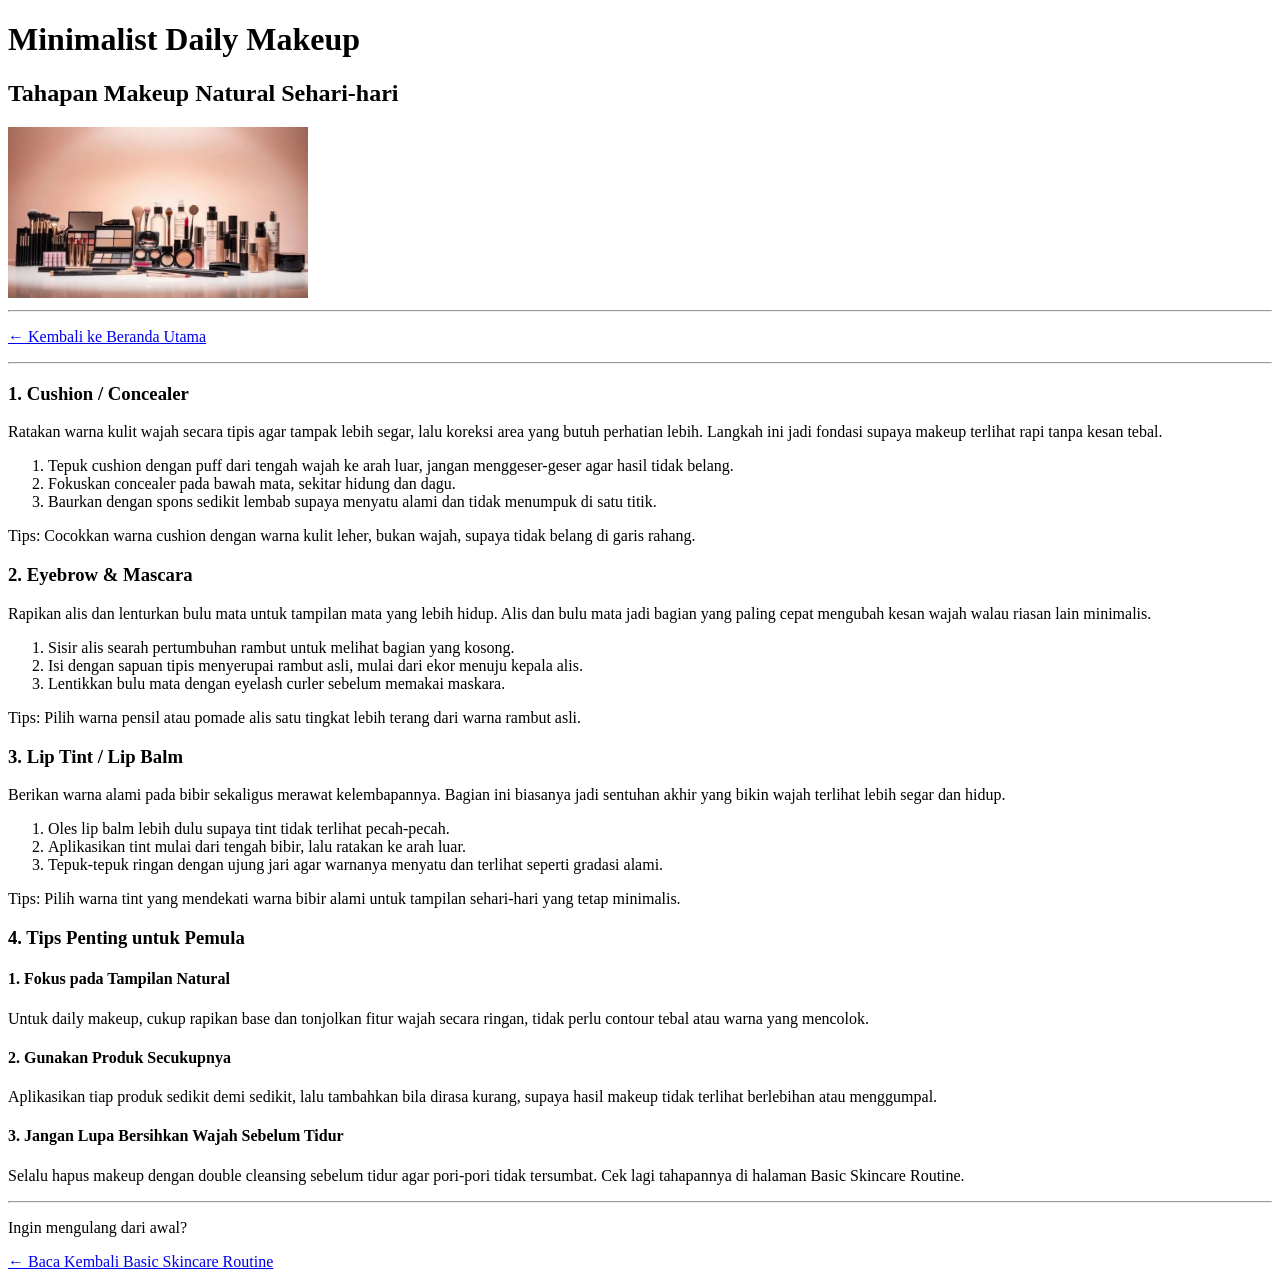
==== Makeup.html @ cc6a0f2b "Menambahkan Halaman3 Makeup dan selesai index" ====
<!DOCTYPE html>
<html lang="id">
<head>
    <meta charset="UTF-8">
    <meta name="viewport" content="width=device-width, initial-scale=1.0">
    <title>Minimalist Daily Makeup</title>
    <link rel="stylesheet" href="dailymakeup.css">
</head>
<body>

    <div class="container">

        <h1>Minimalist Daily Makeup</h1>

        <h2>Tahapan Makeup Natural Sehari-hari</h2>

        <!-- Foto Makeup -->
        <img src="WhatsApp Image 2026-09-18 at 13.03.24.jpeg"
             alt="Ilustrasi Makeup"
             width="300">

        <hr>

        <!-- Kembali ke Beranda -->
        <p>
            <a href="Index.html">
                ← Kembali ke Beranda Utama
            </a>
        </p>

        <hr>

        <!-- Tahap 1 -->
        <h3>1. Cushion / Concealer</h3>

        <p>
            Ratakan warna kulit wajah secara tipis agar tampak lebih segar,
            lalu koreksi area yang butuh perhatian lebih. Langkah ini jadi
            fondasi supaya makeup terlihat rapi tanpa kesan tebal.
        </p>

        <ol>
            <li>
                Tepuk cushion dengan puff dari tengah wajah ke arah luar,
                jangan menggeser-geser agar hasil tidak belang.
            </li>

            <li>
                Fokuskan concealer pada bawah mata, sekitar hidung dan dagu.
            </li>

            <li>
                Baurkan dengan spons sedikit lembab supaya menyatu alami
                dan tidak menumpuk di satu titik.
            </li>
        </ol>

        <p class="tip">
            Tips: Cocokkan warna cushion dengan warna kulit leher,
            bukan wajah, supaya tidak belang di garis rahang.
        </p>

        <!-- Tahap 2 -->
        <h3>2. Eyebrow & Mascara</h3>

        <p>
            Rapikan alis dan lenturkan bulu mata untuk tampilan mata
            yang lebih hidup. Alis dan bulu mata jadi bagian yang paling
            cepat mengubah kesan wajah walau riasan lain minimalis.
        </p>

        <ol>
            <li>
                Sisir alis searah pertumbuhan rambut untuk melihat
                bagian yang kosong.
            </li>

            <li>
                Isi dengan sapuan tipis menyerupai rambut asli,
                mulai dari ekor menuju kepala alis.
            </li>

            <li>
                Lentikkan bulu mata dengan eyelash curler
                sebelum memakai maskara.
            </li>
        </ol>

        <p class="tip">
            Tips: Pilih warna pensil atau pomade alis satu tingkat
            lebih terang dari warna rambut asli.
        </p>

        <!-- Tahap 3 -->
        <h3>3. Lip Tint / Lip Balm</h3>

        <p>
            Berikan warna alami pada bibir sekaligus merawat
            kelembapannya. Bagian ini biasanya jadi sentuhan akhir
            yang bikin wajah terlihat lebih segar dan hidup.
        </p>

        <ol>
            <li>
                Oles lip balm lebih dulu supaya tint tidak terlihat
                pecah-pecah.
            </li>

            <li>
                Aplikasikan tint mulai dari tengah bibir,
                lalu ratakan ke arah luar.
            </li>

            <li>
                Tepuk-tepuk ringan dengan ujung jari agar warnanya
                menyatu dan terlihat seperti gradasi alami.
            </li>
        </ol>

        <p class="tip">
            Tips: Pilih warna tint yang mendekati warna bibir alami
            untuk tampilan sehari-hari yang tetap minimalis.
        </p>

        <!-- Tahap 4 -->
        <h3>4. Tips Penting untuk Pemula</h3>

        <h4>1. Fokus pada Tampilan Natural</h4>

        <p>
            Untuk daily makeup, cukup rapikan base dan tonjolkan
            fitur wajah secara ringan, tidak perlu contour tebal
            atau warna yang mencolok.
        </p>

        <h4>2. Gunakan Produk Secukupnya</h4>

        <p>
            Aplikasikan tiap produk sedikit demi sedikit,
            lalu tambahkan bila dirasa kurang, supaya hasil makeup
            tidak terlihat berlebihan atau menggumpal.
        </p>

        <h4>3. Jangan Lupa Bersihkan Wajah Sebelum Tidur</h4>

        <p>
            Selalu hapus makeup dengan double cleansing sebelum tidur
            agar pori-pori tidak tersumbat. Cek lagi tahapannya
            di halaman Basic Skincare Routine.
        </p>

        <hr>

        <p>Ingin mengulang dari awal?</p>

        <p>
            <a href="skincare.html">
                ← Baca Kembali Basic Skincare Routine
            </a>
        </p>

    </div>

</body>
</html>
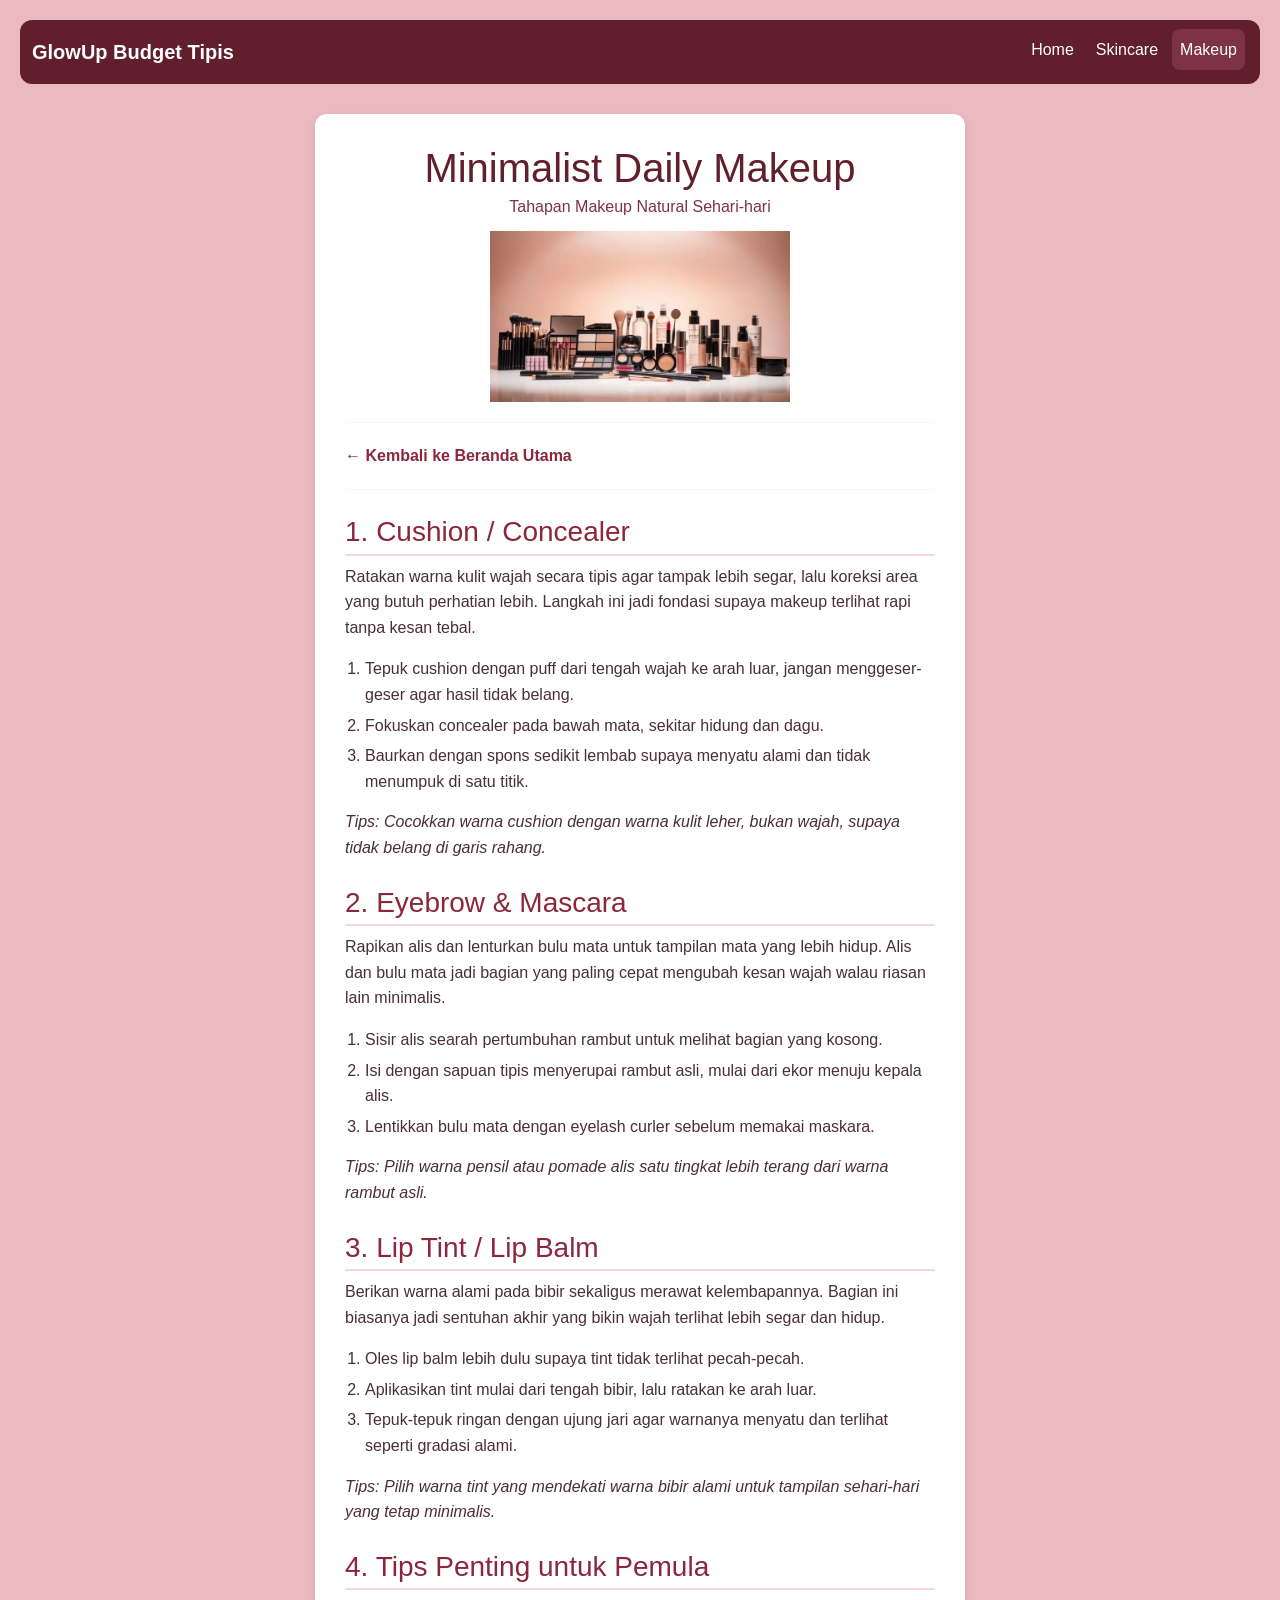
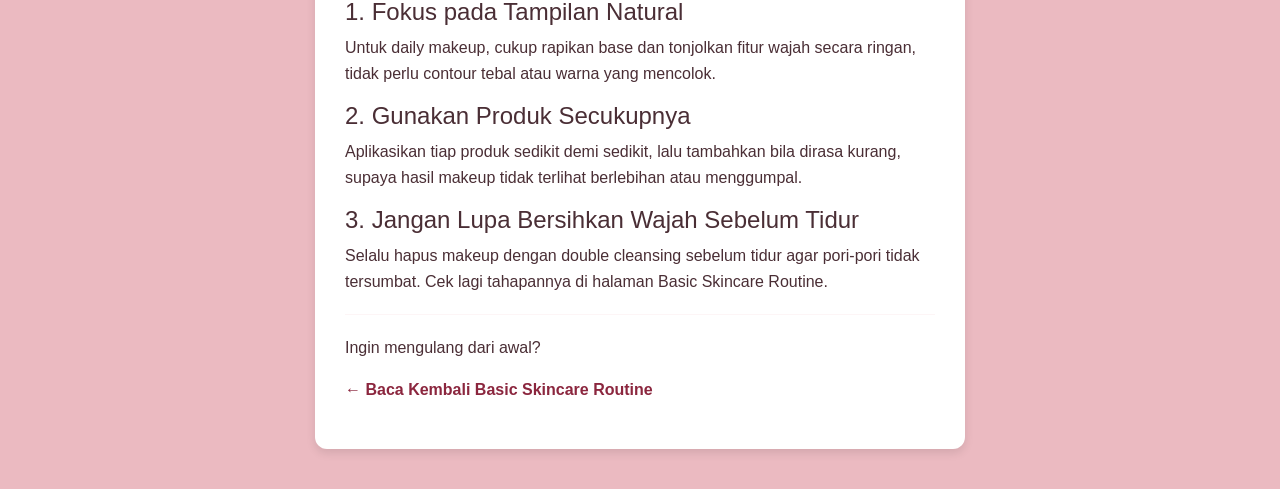
==== commit 99e43d5c: "Menambahkan Navbar Bootsrap di semua halaman" ====
--- a/Makeup.html
+++ b/Makeup.html
@@ -4,9 +4,60 @@
     <meta charset="UTF-8">
     <meta name="viewport" content="width=device-width, initial-scale=1.0">
     <title>Minimalist Daily Makeup</title>
-    <link rel="stylesheet" href="dailymakeup.css">
+    
+    <link
+    href="https://cdn.jsdelivr.net/npm/bootstrap@5.3.8/dist/css/bootstrap.min.css"
+    rel="stylesheet"
+    >
+
+    <link rel="stylesheet" href="Makeup.css">
 </head>
 <body>
+    <nav class="navbar navbar-expand-lg navbar-dark custom-navbar">
+    <div class="container-fluid">
+
+        <a class="navbar-brand" href="Index.html">
+            GlowUp Budget Tipis
+        </a>
+
+        <button
+            class="navbar-toggler"
+            type="button"
+            data-bs-toggle="collapse"
+            data-bs-target="#navbarMenu"
+            aria-controls="navbarMenu"
+            aria-expanded="false"
+            aria-label="Toggle navigation"
+        >
+            <span class="navbar-toggler-icon"></span>
+        </button>
+
+        <div class="collapse navbar-collapse" id="navbarMenu">
+            <ul class="navbar-nav ms-auto">
+
+                <li class="nav-item">
+                    <a class="nav-link" href="Index.html">
+                        Home
+                    </a>
+                </li>
+
+                <li class="nav-item">
+                    <a class="nav-link" href="Skincare.html">
+                        Skincare
+                    </a>
+                </li>
+
+                <li class="nav-item">
+                    <a class="nav-link active" href="Makeup.html">
+                        Makeup
+                    </a>
+                </li>
+
+            </ul>
+        </div>
+
+    </div>
+</nav>
 
     <div class="container">
 
@@ -161,5 +212,9 @@
 
     </div>
 
+    <script
+    src="https://cdn.jsdelivr.net/npm/bootstrap@5.3.8/dist/js/bootstrap.bundle.min.js"
+    ></script>
+
 </body>
 </html>
--- a/Makeup.css
+++ b/Makeup.css
@@ -0,0 +1,118 @@
+body {
+    background-color: rgb(235, 186, 193);
+    font-family: Arial, sans-serif;
+    margin: 0;
+    padding: 20px;
+    line-height: 1.6;
+    color: #4a2e35;
+}
+
+.container {
+    max-width: 650px;
+    margin: 20px auto;
+    background-color: #ffffff;
+    padding: 30px;
+    border-radius: 12px;
+    box-shadow: 0 4px 10px rgba(0, 0, 0, 0.1);
+}
+
+h1 {
+    color: #611e2d;
+    margin-bottom: 5px;
+    text-align: center;
+}
+
+h2 {
+    color: #7d3345;
+    font-size: 16px;
+    font-weight: normal;
+    margin-top: 0;
+    text-align: center;
+}
+
+h3 {
+    color: #8b263e;
+    border-bottom: 2px solid #f7d6dc;
+    padding-bottom: 5px;
+    margin-top: 25px;
+}
+
+img {
+     display: block;
+     margin: 15px auto;
+}
+
+hr {
+    border: none;
+    border-top: 1px solid #f7d6dc;
+    margin: 20px 0;
+}
+
+ol {
+    margin-top: 5px;
+    margin-bottom: 15px;
+    padding-left: 20px;
+}
+
+li {
+    margin-bottom: 5px;
+}
+
+.tip {
+    font-style: italic;
+    margin-bottom: 20px;
+}
+
+a {
+    color: #8b263e;
+    text-decoration: none;
+    font-weight: bold;
+}
+
+a:hover {
+    text-decoration: underline;
+    color: #611e2d;
+}
+
+.custom-navbar {
+    background-color: #611e2d;
+    border-radius: 12px;
+    margin-bottom: 30px;
+}
+
+.custom-navbar .navbar-brand {
+    color: #ffffff;
+    font-weight: bold;
+    background-color: transparent;
+    padding: 8px 0;
+    margin: 0;
+    box-shadow: none;
+}
+
+.custom-navbar .navbar-brand:hover {
+    color: #f7d6dc;
+    background-color: transparent;
+}
+
+.custom-navbar .nav-link {
+    color: #ffffff;
+    background-color: transparent;
+    padding: 8px 15px;
+    margin: 0 3px;
+    border-radius: 8px;
+    box-shadow: none;
+}
+
+.custom-navbar .nav-link:hover {
+    color: #ffffff;
+    background-color: #7d3345;
+}
+
+.custom-navbar .nav-link.active {
+    color: #ffffff;
+    background-color: #7d3345;
+}
+
+.custom-navbar .navbar-toggler {
+    border-color: #ffffff;
+}
